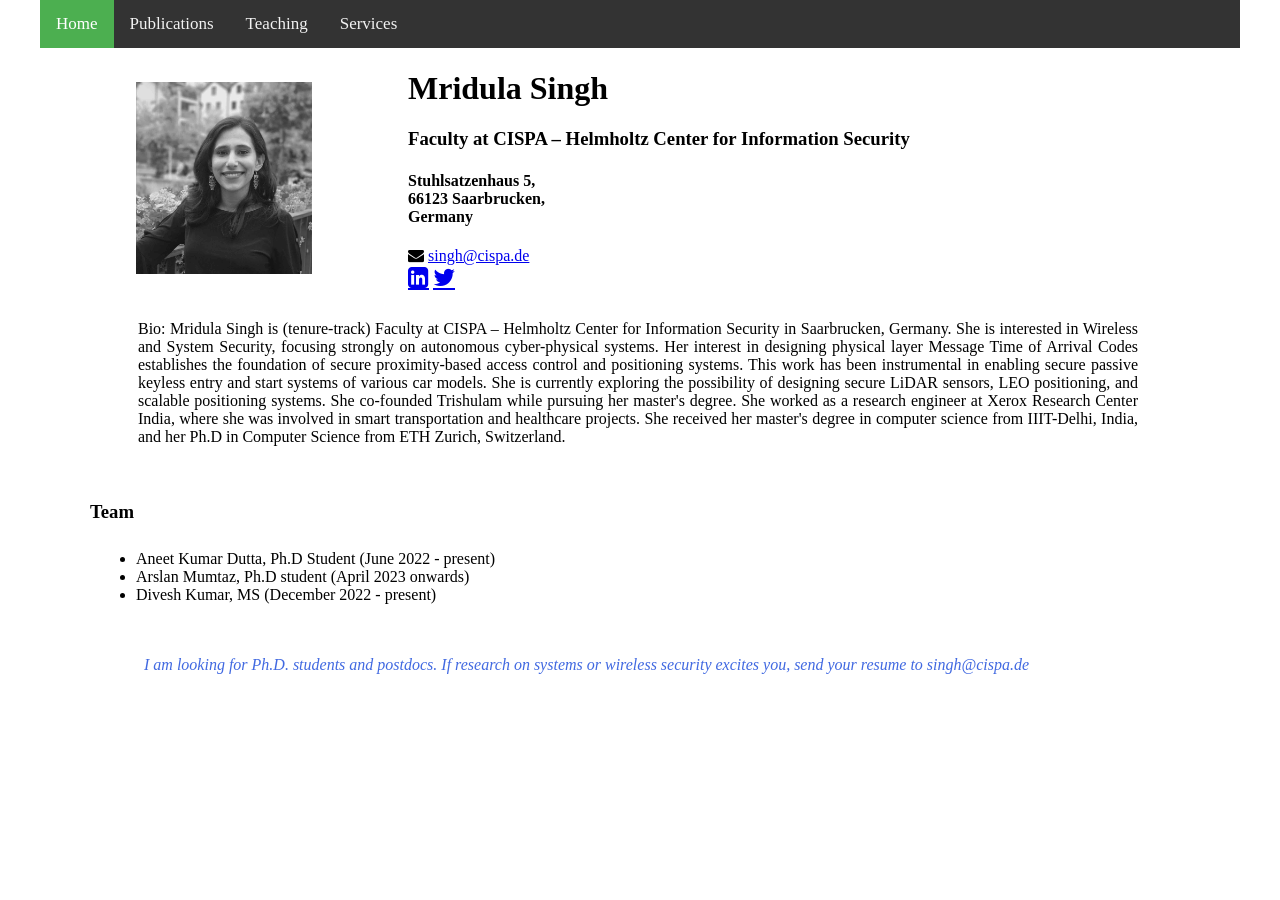
==== index.html @ 147a7130 "web" ====
<!DOCTYPE html>
<html>
<head><meta charset="euc-jp">
	<title>Mridula Singh</title>
	
	
	<meta name="viewport" content="width=device-width, initial-scale=1.0">
    <link rel="stylesheet" href="https://cdnjs.cloudflare.com/ajax/libs/font-awesome/4.7.0/css/font-awesome.min.css">
	<style type="text/css">
	.flex-container {
	    display: flex;
	}


    .center {
    margin: auto;
    max-width: 1200px;
    border: 0px solid green;
    }
	
	.tab-heading {
        padding: 0 50px;
        margin-top: 40px;
    }

    .tab-content-padding {
        padding: 10px 40px;
    }
	
	.vertical-align {
        align-items: center;
    }
    
    .horizontal-align {
        text-align: center;
    }
	
	.bio-statement {
        text-align: justify;
        padding: 0 3em;
        margin-bottom: 5px;
        max-width: 1000px;
    }
    
    .zero-top-margin {
        margin-top: 0;
    }
    
    .page-margin {
        margin: 30px 50px 0 50px;
    }
    
    .page-margin-horizontal {
        margin: 0 50px;
    }
    
    .page-padding {
        padding: 0.5em 3.5em;
    }
    
    .fab-padding {
        padding: 2em;
    }
    
    .full-width {
        width: 100%;
    }
    
    .publications-container-padding-top {
        padding-top: 10px;
    }
    
    .content-padding {
        padding: 10px;
    }
    
    
    .no-margin {
        margin: 0;
    }
    
    .padding-left-right {
        padding: 0 10px;
    }
    
    padding-left-right-colored{
        padding: 10px 10px;
        text-decoration:none;
        color: red;
    }
    
    .no-decoration {
        text-decoration:none;
        color: black;
    }
    
    .paper-button {
        --border-color: midnightblue;
        --background: midnightblue;
        background-color: midnightblue;
        height: 2em;
    }
    
    .video-button {
        --border-color: forestgreen;
        --background: forestgreen;
        background-color: forestgreen;
        height: 1.5em;
    }
    
    .bibtex-button {
        --border-color: darkred;
        --background: darkred;
        background-color: darkred;
        height: 1.5em;
    }

    .author {
        font-style: italic;
        color: royalblue;
    }
    
    .award {
        font-style: italic;
        color: DeepPink;
    }
    
    .padding-top-5 {
        padding-top: 5px;
    }
    
    .tab-author-padding {
        padding: 0 50px;
    }
    
    .teaching-container-padding-top {
        padding-top: 10px;
    }
    
    .teaching-container-padding-bottom {
        padding-top: 20px;
    }
    
    
    .padding-left-10 {
        padding-left: 10px;
    }
    
    .topnav {
        background-color: #333;
        overflow: hidden;
        position: fixed;
        width: 1200px;
    }

    .topnav a {
        float: left;
        color: #f2f2f2;
        text-align: center;
        padding: 14px 16px;
        text-decoration: none;
        font-size: 17px;
    }

    .topnav a:hover {
        background-color: #ddd;
        color: black;
    }

    .topnav a.active {
        background-color: #4CAF50;
        color: white;
    }
    
    .bio-container-padding-top {
        padding-top: 70px;
    }
    
    .image-size {
        height: 12em;
        width: 11em;
    }
    
        
    .image-size-projects {
        height: 15em;
        width: 22em;
    }
    
    
    
    .padding-bio-image {
        padding: 0 6em;
    }
	</style>
</head>
<body class="no-margin">
    
    <div class="center">
        

    <div class="topnav">
        <a class="active" href="home.html">Home</a>
        <a href="publications.html">Publications</a>
        <a href="teaching.html">Teaching</a>
        <a href="service.html">Services</a>
    </div>
    
    <div class="bio-container-padding-top" id="home">
        <div>
            <div class="flex-container vertical-align">
                <div class="horizontal-align padding-bio-image">
                    <img src='mridula1.jpg' class="image-size"/>
                </div>
                <div>
                    <h1 class="zero-top-margin">Mridula Singh</h1>
                    <h3 class="zero-top-margin">Faculty at CISPA &#8211 Helmholtz Center for Information Security</h3>
                    <h4>
                        Stuhlsatzenhaus 5, <br/>
                        66123 Saarbrucken, <br/>
                        Germany
                    </h4>
                    <div class="vertical-align">
                        <ion-icon name="mail-outline"></ion-icon>
                        <i class="fa fa-envelope"></i>
                        <span class="padding-left-small"> <a href="mailto:singh@cispa.de"> singh@cispa.de </a> </span>
                        <br/>
                        <a href="https://www.linkedin.com/in/mridula-singh-9a480925" class="fa fa-linkedin-square" style="font-size:24px"></a>
                        
                        
                        <a href="https://twitter.com/singh_mridula" class="fa fa-twitter" style="font-size:24px"></a>


                        

                    </div>
                </div>
            </div>
            <div class="page-margin">
                <p class="bio-statement">
                    
                    Bio: Mridula Singh is (tenure-track) Faculty at CISPA &#8211;  Helmholtz Center for Information Security in Saarbrucken, Germany. She is interested in Wireless and System Security, focusing strongly on autonomous cyber-physical systems. Her interest in designing physical layer Message Time of Arrival Codes establishes the foundation of secure proximity-based access control and positioning systems. This work has been instrumental in enabling secure passive keyless entry and start systems of various car models. She is currently exploring the possibility of designing secure LiDAR sensors, LEO positioning, and scalable positioning systems. She co-founded Trishulam while pursuing her master's degree. She worked as a research engineer at Xerox Research Center India, where she was involved in smart transportation and healthcare projects. She received her master's degree in computer science from IIIT-Delhi, India, and her Ph.D in Computer Science from ETH Zurich, Switzerland.
                    
                
                    
                </p>
            </div>
        </div>
    </div>
    
    
    
    <div class="publications-container-padding-top" id="publications">
        <h3 class="tab-heading">Team</h3>
        
        <div class="page-padding">

               
             <div class="flex-container">
                <ul class="no-margin">
                    <li> Aneet Kumar Dutta, Ph.D Student (June 2022 - present)</li>
                    <li> Arslan Mumtaz, Ph.D student (April 2023 onwards) </li>
                    <li> Divesh Kumar, MS (December 2022 - present)  </li>
                    
                </ul>
            
            </div>
        </div>
    </div>
        
    
    
    


<div class="teaching-container-padding-bottom">
    <div class="page-padding">
    
    <p class="author bio-statement">
                    I am looking for Ph.D. students and postdocs. If research on systems or wireless security excites you, send your resume to singh@cispa.de
                </p>
     </div>
</div>

</div>

</body>
</html>
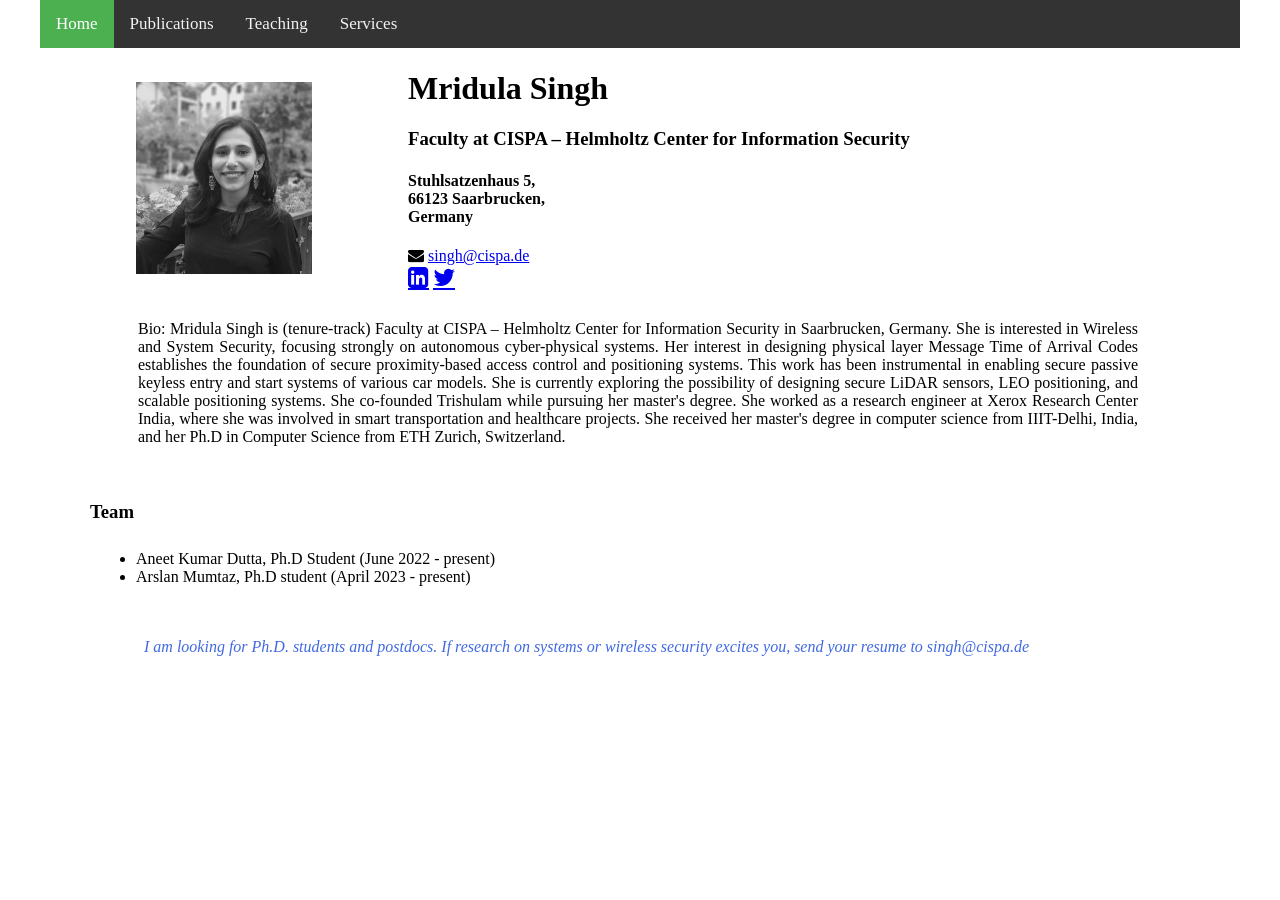
==== commit f25d1093: "Update index.html" ====
--- a/index.html
+++ b/index.html
@@ -200,7 +200,7 @@
         
 
     <div class="topnav">
-        <a class="active" href="home.html">Home</a>
+        <a class="active" href="index.html">Home</a>
         <a href="publications.html">Publications</a>
         <a href="teaching.html">Teaching</a>
         <a href="service.html">Services</a>
@@ -259,8 +259,8 @@
              <div class="flex-container">
                 <ul class="no-margin">
                     <li> Aneet Kumar Dutta, Ph.D Student (June 2022 - present)</li>
-                    <li> Arslan Mumtaz, Ph.D student (April 2023 onwards) </li>
-                    <li> Divesh Kumar, MS (December 2022 - present)  </li>
+                    <li> Arslan Mumtaz, Ph.D student (April 2023 - present) </li>
+                    
                     
                 </ul>
             
@@ -285,4 +285,4 @@
 </div>
 
 </body>
-</html>+</html>
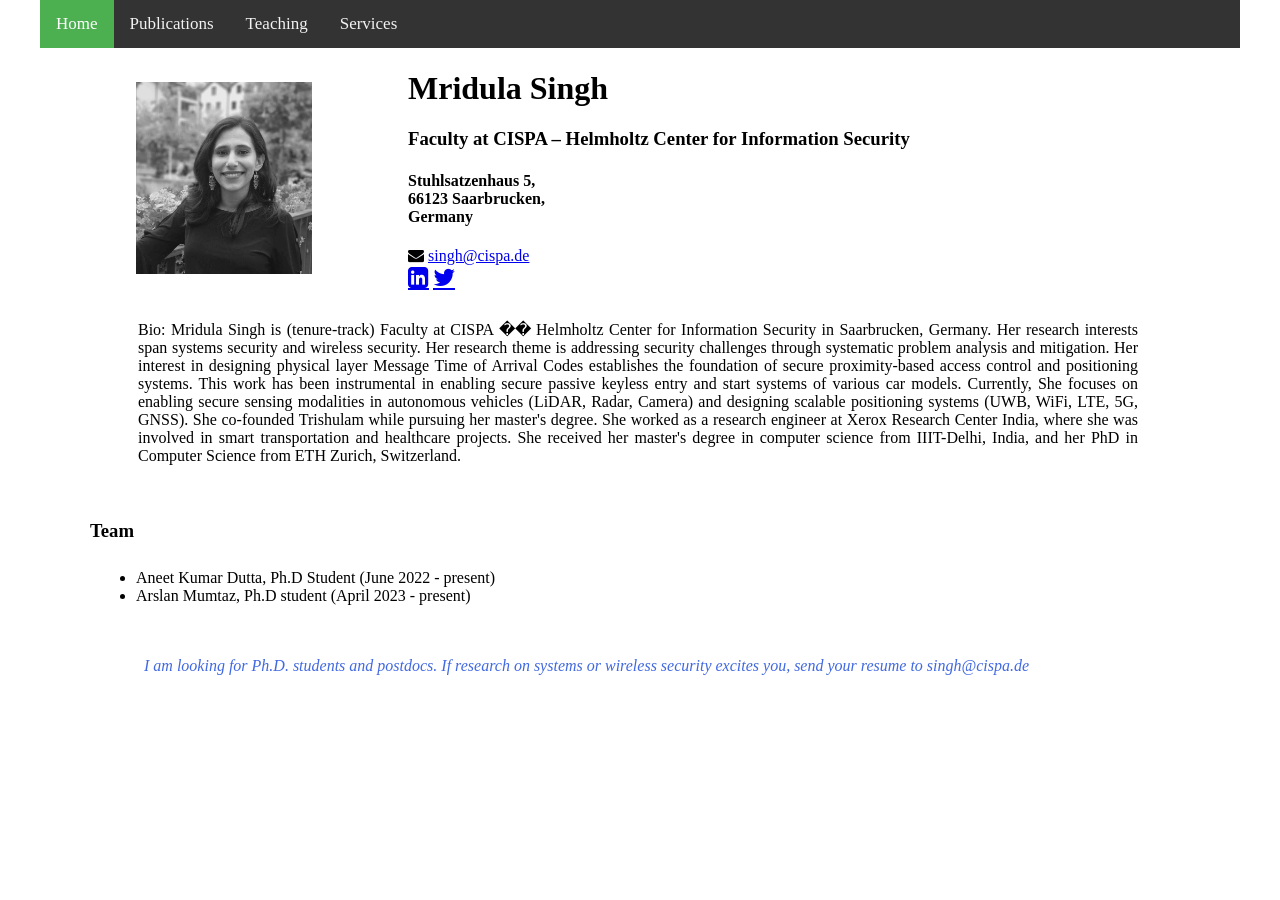
==== commit 87f28c68: "Update index.html" ====
--- a/index.html
+++ b/index.html
@@ -239,8 +239,7 @@
             <div class="page-margin">
                 <p class="bio-statement">
                     
-                    Bio: Mridula Singh is (tenure-track) Faculty at CISPA &#8211;  Helmholtz Center for Information Security in Saarbrucken, Germany. She is interested in Wireless and System Security, focusing strongly on autonomous cyber-physical systems. Her interest in designing physical layer Message Time of Arrival Codes establishes the foundation of secure proximity-based access control and positioning systems. This work has been instrumental in enabling secure passive keyless entry and start systems of various car models. She is currently exploring the possibility of designing secure LiDAR sensors, LEO positioning, and scalable positioning systems. She co-founded Trishulam while pursuing her master's degree. She worked as a research engineer at Xerox Research Center India, where she was involved in smart transportation and healthcare projects. She received her master's degree in computer science from IIIT-Delhi, India, and her Ph.D in Computer Science from ETH Zurich, Switzerland.
-                    
+                    Bio: Mridula Singh is (tenure-track) Faculty at CISPA – Helmholtz Center for Information Security in Saarbrucken, Germany. Her research interests span systems security and wireless security. Her research theme is addressing security challenges through systematic problem analysis and mitigation. Her interest in designing physical layer Message Time of Arrival Codes establishes the foundation of secure proximity-based access control and positioning systems. This work has been instrumental in enabling secure passive keyless entry and start systems of various car models. Currently, She focuses on enabling secure sensing modalities in autonomous vehicles (LiDAR, Radar, Camera) and designing scalable positioning systems (UWB, WiFi, LTE, 5G, GNSS). She co-founded Trishulam while pursuing her master's degree. She worked as a research engineer at Xerox Research Center India, where she was involved in smart transportation and healthcare projects. She received her master's degree in computer science from IIIT-Delhi, India, and her PhD in Computer Science from ETH Zurich, Switzerland.
                 
                     
                 </p>
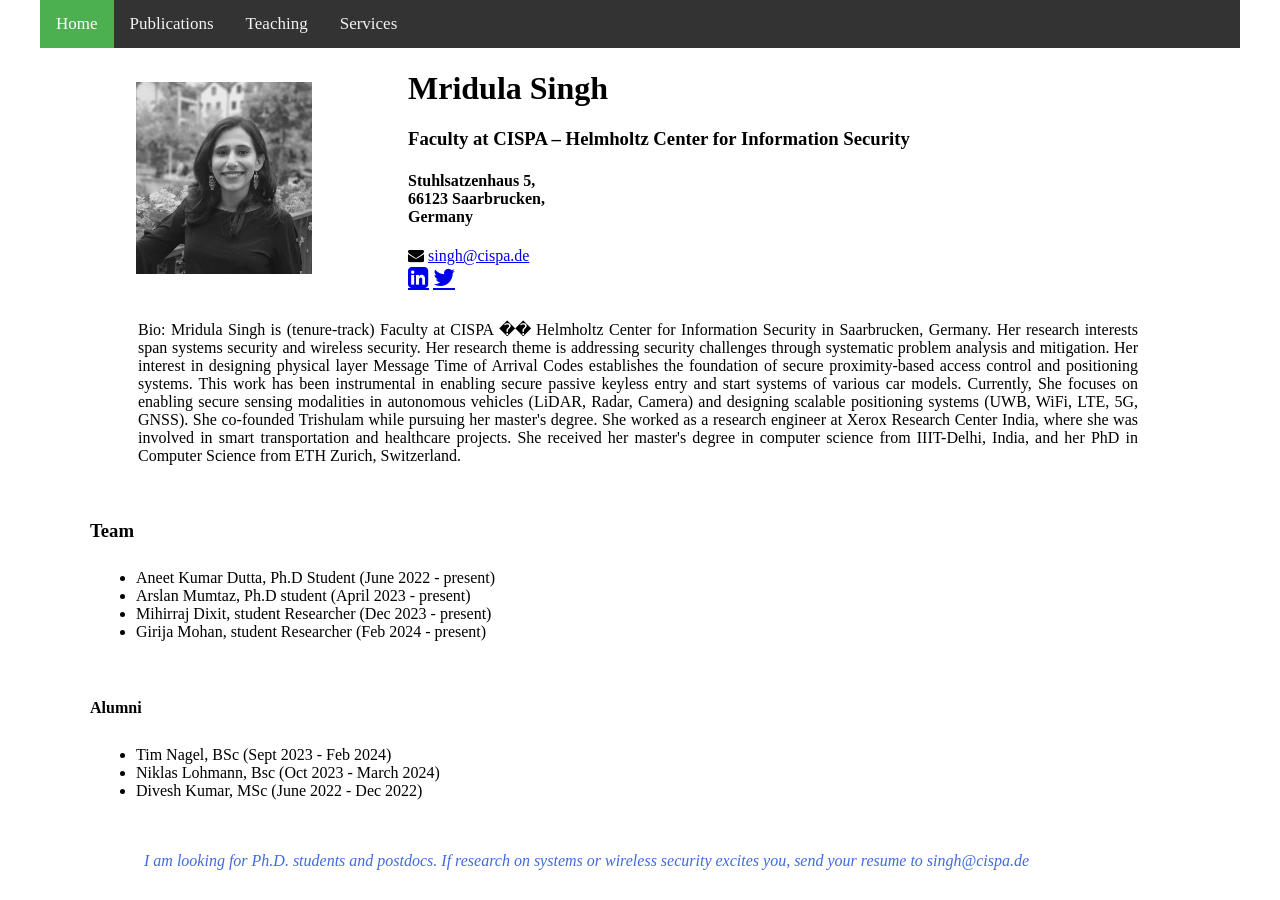
==== commit e632357c: "Update index.html" ====
--- a/index.html
+++ b/index.html
@@ -251,18 +251,28 @@
     
     <div class="publications-container-padding-top" id="publications">
         <h3 class="tab-heading">Team</h3>
-        
         <div class="page-padding">
-
-               
              <div class="flex-container">
                 <ul class="no-margin">
                     <li> Aneet Kumar Dutta, Ph.D Student (June 2022 - present)</li>
                     <li> Arslan Mumtaz, Ph.D student (April 2023 - present) </li>
-                    
-                    
+		    <li> Mihirraj Dixit, student Researcher (Dec 2023 - present) </li>
+		    <li> Girija Mohan, student Researcher (Feb 2024 - present) </li>
                 </ul>
-            
+            </div>
+        </div>
+    </div>
+
+
+      <div class="publications-container-padding-top" id="publications">
+        <h4 class="tab-heading">Alumni</h4>
+        <div class="page-padding">
+             <div class="flex-container">
+                <ul class="no-margin">
+		    <li> Tim Nagel, BSc (Sept 2023 -  Feb 2024) </li>
+		    <li> Niklas Lohmann, Bsc (Oct 2023 - March 2024) </li>
+                    <li> Divesh Kumar, MSc (June 2022 - Dec 2022)</li>
+                </ul>
             </div>
         </div>
     </div>
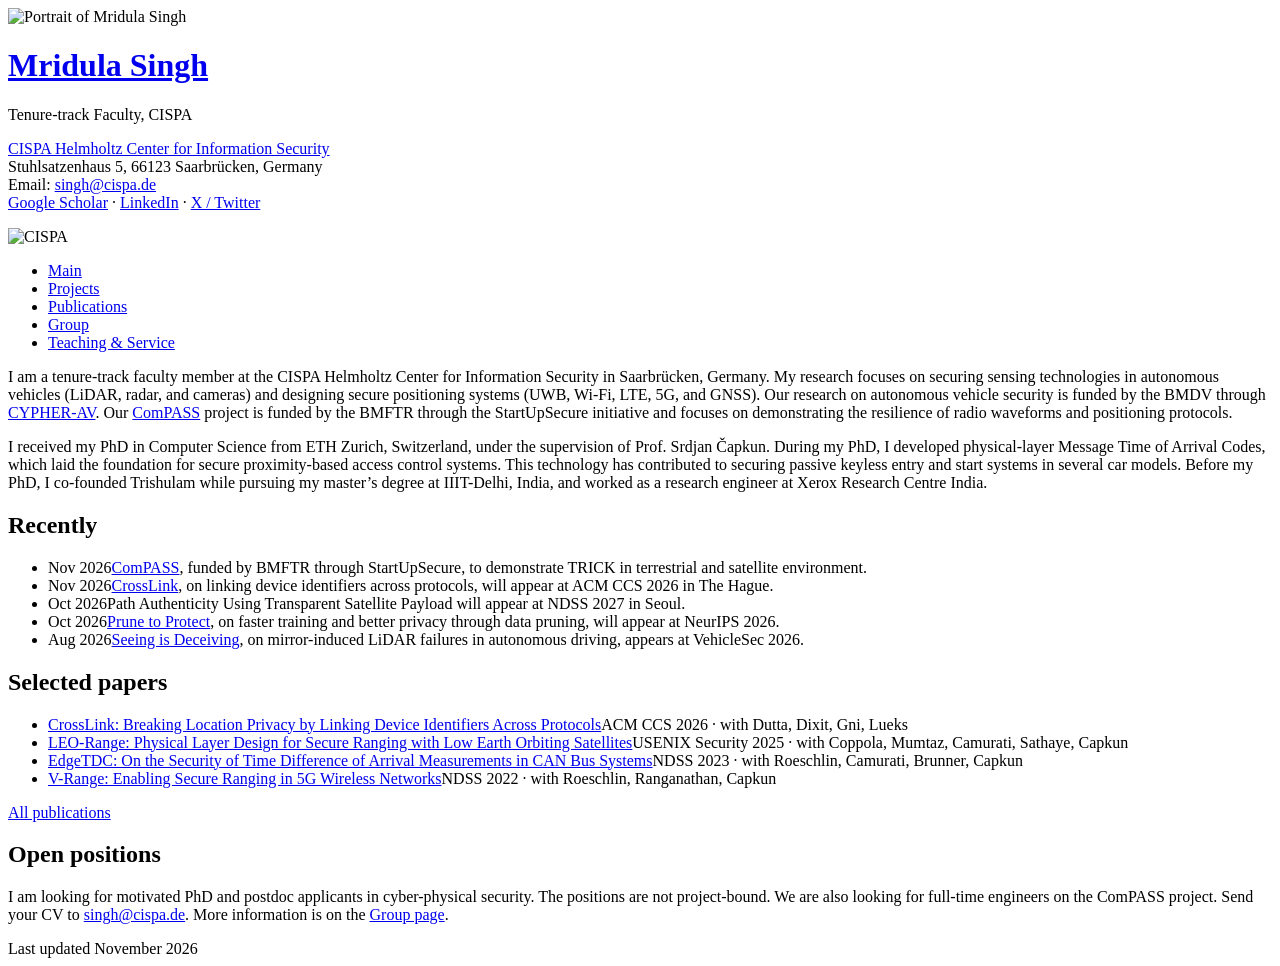
==== commit 972fbb5c: "new" ====
--- a/index.html
+++ b/index.html
@@ -1,297 +1,61 @@
-<!DOCTYPE html>
-<html>
-<head><meta charset="euc-jp">
-	<title>Mridula Singh</title>
-	
-	
-	<meta name="viewport" content="width=device-width, initial-scale=1.0">
-    <link rel="stylesheet" href="https://cdnjs.cloudflare.com/ajax/libs/font-awesome/4.7.0/css/font-awesome.min.css">
-	<style type="text/css">
-	.flex-container {
-	    display: flex;
-	}
-
-
-    .center {
-    margin: auto;
-    max-width: 1200px;
-    border: 0px solid green;
-    }
-	
-	.tab-heading {
-        padding: 0 50px;
-        margin-top: 40px;
-    }
-
-    .tab-content-padding {
-        padding: 10px 40px;
-    }
-	
-	.vertical-align {
-        align-items: center;
-    }
-    
-    .horizontal-align {
-        text-align: center;
-    }
-	
-	.bio-statement {
-        text-align: justify;
-        padding: 0 3em;
-        margin-bottom: 5px;
-        max-width: 1000px;
-    }
-    
-    .zero-top-margin {
-        margin-top: 0;
-    }
-    
-    .page-margin {
-        margin: 30px 50px 0 50px;
-    }
-    
-    .page-margin-horizontal {
-        margin: 0 50px;
-    }
-    
-    .page-padding {
-        padding: 0.5em 3.5em;
-    }
-    
-    .fab-padding {
-        padding: 2em;
-    }
-    
-    .full-width {
-        width: 100%;
-    }
-    
-    .publications-container-padding-top {
-        padding-top: 10px;
-    }
-    
-    .content-padding {
-        padding: 10px;
-    }
-    
-    
-    .no-margin {
-        margin: 0;
-    }
-    
-    .padding-left-right {
-        padding: 0 10px;
-    }
-    
-    padding-left-right-colored{
-        padding: 10px 10px;
-        text-decoration:none;
-        color: red;
-    }
-    
-    .no-decoration {
-        text-decoration:none;
-        color: black;
-    }
-    
-    .paper-button {
-        --border-color: midnightblue;
-        --background: midnightblue;
-        background-color: midnightblue;
-        height: 2em;
-    }
-    
-    .video-button {
-        --border-color: forestgreen;
-        --background: forestgreen;
-        background-color: forestgreen;
-        height: 1.5em;
-    }
-    
-    .bibtex-button {
-        --border-color: darkred;
-        --background: darkred;
-        background-color: darkred;
-        height: 1.5em;
-    }
-
-    .author {
-        font-style: italic;
-        color: royalblue;
-    }
-    
-    .award {
-        font-style: italic;
-        color: DeepPink;
-    }
-    
-    .padding-top-5 {
-        padding-top: 5px;
-    }
-    
-    .tab-author-padding {
-        padding: 0 50px;
-    }
-    
-    .teaching-container-padding-top {
-        padding-top: 10px;
-    }
-    
-    .teaching-container-padding-bottom {
-        padding-top: 20px;
-    }
-    
-    
-    .padding-left-10 {
-        padding-left: 10px;
-    }
-    
-    .topnav {
-        background-color: #333;
-        overflow: hidden;
-        position: fixed;
-        width: 1200px;
-    }
-
-    .topnav a {
-        float: left;
-        color: #f2f2f2;
-        text-align: center;
-        padding: 14px 16px;
-        text-decoration: none;
-        font-size: 17px;
-    }
-
-    .topnav a:hover {
-        background-color: #ddd;
-        color: black;
-    }
-
-    .topnav a.active {
-        background-color: #4CAF50;
-        color: white;
-    }
-    
-    .bio-container-padding-top {
-        padding-top: 70px;
-    }
-    
-    .image-size {
-        height: 12em;
-        width: 11em;
-    }
-    
-        
-    .image-size-projects {
-        height: 15em;
-        width: 22em;
-    }
-    
-    
-    
-    .padding-bio-image {
-        padding: 0 6em;
-    }
-	</style>
-</head>
-<body class="no-margin">
-    
-    <div class="center">
-        
-
-    <div class="topnav">
-        <a class="active" href="index.html">Home</a>
-        <a href="publications.html">Publications</a>
-        <a href="teaching.html">Teaching</a>
-        <a href="service.html">Services</a>
+<!doctype html>
+<html lang="en">
+  <head>
+    <meta charset="utf-8">
+    <meta name="viewport" content="width=device-width, initial-scale=1">
+    <title>Mridula Singh</title>
+    <meta name="description" content="Mridula Singh, tenure-track faculty at CISPA Helmholtz Center for Information Security. Wireless and systems security.">
+    <link rel="stylesheet" href="style.css">
+  </head>
+  <body>
+    <div class="wrap">
+      <header class="site-header">
+        <img class="headshot" src="mridula.jpg" width="600" height="600" alt="Portrait of Mridula Singh">
+        <div class="info">
+          <h1><a href="index.html">Mridula Singh</a></h1>
+          <p class="tagline">Tenure-track Faculty, CISPA</p>
+          <p class="hmeta"><a href="https://cispa.de/en/people/c01mrsi" target="_blank" rel="noopener">CISPA Helmholtz Center for Information Security</a><br>Stuhlsatzenhaus 5, 66123 Saarbrücken, Germany<br>Email: <a href="mailto:singh@cispa.de">singh@cispa.de</a><br><a href="https://scholar.google.com/citations?user=0nTK5BsAAAAJ" target="_blank" rel="noopener">Google Scholar</a> · <a href="https://www.linkedin.com/in/mridula-singh-9a480925" target="_blank" rel="noopener">LinkedIn</a> · <a href="https://twitter.com/singh_mridula" target="_blank" rel="noopener">X / Twitter</a></p>
+        </div>
+        <div class="logos">
+          <img src="cispa-logo.svg" width="4100" height="1000" alt="CISPA">
+        </div>
+      </header>
+      <nav id="mainmenu" aria-label="Main">
+        <ul>
+          <li><a href="index.html" class="selected">Main</a></li>
+          <li><a href="projects.html">Projects</a></li>
+          <li><a href="publications.html">Publications</a></li>
+          <li><a href="group.html">Group</a></li>
+          <li><a href="teaching-service.html">Teaching &amp; Service</a></li>
+        </ul>
+      </nav>
+      <main>
+        <section class="bio">
+          <p>I am a tenure-track faculty member at the CISPA Helmholtz Center for Information Security in Saarbrücken, Germany. My research focuses on securing sensing technologies in autonomous vehicles (LiDAR, radar, and cameras) and designing secure positioning systems (UWB, Wi-Fi, LTE, 5G, and GNSS). Our research on autonomous vehicle security is funded by the BMDV through <a href="https://cispa.de/en/cypher-av" target="_blank" rel="noopener">CYPHER-AV</a>. Our <a href="https://www.forschung-it-sicherheit-kommunikationssysteme.de/projekte/compass" target="_blank" rel="noopener">ComPASS</a> project is funded by the BMFTR through the StartUpSecure initiative and focuses on demonstrating the resilience of radio waveforms and positioning protocols.</p>
+          <p>I received my PhD in Computer Science from ETH Zurich, Switzerland, under the supervision of Prof. Srdjan Čapkun. During my PhD, I developed physical-layer Message Time of Arrival Codes, which laid the foundation for secure proximity-based access control systems. This technology has contributed to securing passive keyless entry and start systems in several car models. Before my PhD, I co-founded Trishulam while pursuing my master’s degree at IIIT-Delhi, India, and worked as a research engineer at Xerox Research Centre India.</p>
+        </section>
+        <h2>Recently</h2>
+        <ul class="news">
+          <li><span class="date">Nov 2026</span><span><a href="https://www.forschung-it-sicherheit-kommunikationssysteme.de/projekte/compass" target="_blank" rel="noopener">ComPASS</a>, funded by BMFTR through StartUpSecure, to demonstrate TRICK in terrestrial and satellite environment.</span></li>
+          <li><span class="date">Nov 2026</span><span><a href="https://arxiv.org/abs/2609.09963" target="_blank" rel="noopener">CrossLink</a>, on linking device identifiers across protocols, will appear at ACM CCS 2026 in The Hague.</span></li>
+          <li><span class="date">Oct 2026</span><span>Path Authenticity Using Transparent Satellite Payload will appear at NDSS 2027 in Seoul.</span></li>
+          <li><span class="date">Oct 2026</span><span><a href="https://neurips.cc/virtual/2026/poster/151415" target="_blank" rel="noopener">Prune to Protect</a>, on faster training and better privacy through data pruning, will appear at NeurIPS 2026.</span></li>
+          <li><span class="date">Aug 2026</span><span><a href="https://www.usenix.org/system/files/vehiclesec26-yahia.pdf" target="_blank" rel="noopener">Seeing is Deceiving</a>, on mirror-induced LiDAR failures in autonomous driving, appears at VehicleSec 2026.</span></li>
+        </ul>
+        <h2>Selected papers</h2>
+        <ul class="selected">
+          <li><a href="https://arxiv.org/abs/2609.09963" target="_blank" rel="noopener">CrossLink: Breaking Location Privacy by Linking Device Identifiers Across Protocols</a><span class="meta">ACM CCS 2026 · with Dutta, Dixit, Gni, Lueks</span></li>
+          <li><a href="https://www.usenix.org/system/files/usenixsecurity25-coppola.pdf" target="_blank" rel="noopener">LEO-Range: Physical Layer Design for Secure Ranging with Low Earth Orbiting Satellites</a><span class="meta">USENIX Security 2025 · with Coppola, Mumtaz, Camurati, Sathaye, Capkun</span></li>
+          <li><a href="https://www.ndss-symposium.org/wp-content/uploads/2023/02/ndss2023_f271_paper.pdf" target="_blank" rel="noopener">EdgeTDC: On the Security of Time Difference of Arrival Measurements in CAN Bus Systems</a><span class="meta">NDSS 2023 · with Roeschlin, Camurati, Brunner, Capkun</span></li>
+          <li><a href="https://www.ndss-symposium.org/wp-content/uploads/2022-151-paper.pdf" target="_blank" rel="noopener">V-Range: Enabling Secure Ranging in 5G Wireless Networks</a><span class="meta">NDSS 2022 · with Roeschlin, Ranganathan, Capkun</span></li>
+        </ul>
+        <p class="more"><a href="publications.html">All publications</a></p>
+        <h2>Open positions</h2>
+        <p class="join">I am looking for motivated PhD and postdoc applicants in cyber-physical security. The positions are not project-bound. We are also looking for full-time engineers on the ComPASS project. Send your CV to <a href="mailto:singh@cispa.de">singh@cispa.de</a>. More information is on the <a href="group.html#positions">Group page</a>.</p>
+      </main>
+      <footer class="foot">
+        Last updated November 2026
+      </footer>
     </div>
-    
-    <div class="bio-container-padding-top" id="home">
-        <div>
-            <div class="flex-container vertical-align">
-                <div class="horizontal-align padding-bio-image">
-                    <img src='mridula1.jpg' class="image-size"/>
-                </div>
-                <div>
-                    <h1 class="zero-top-margin">Mridula Singh</h1>
-                    <h3 class="zero-top-margin">Faculty at CISPA &#8211 Helmholtz Center for Information Security</h3>
-                    <h4>
-                        Stuhlsatzenhaus 5, <br/>
-                        66123 Saarbrucken, <br/>
-                        Germany
-                    </h4>
-                    <div class="vertical-align">
-                        <ion-icon name="mail-outline"></ion-icon>
-                        <i class="fa fa-envelope"></i>
-                        <span class="padding-left-small"> <a href="mailto:singh@cispa.de"> singh@cispa.de </a> </span>
-                        <br/>
-                        <a href="https://www.linkedin.com/in/mridula-singh-9a480925" class="fa fa-linkedin-square" style="font-size:24px"></a>
-                        
-                        
-                        <a href="https://twitter.com/singh_mridula" class="fa fa-twitter" style="font-size:24px"></a>
-
-
-                        
-
-                    </div>
-                </div>
-            </div>
-            <div class="page-margin">
-                <p class="bio-statement">
-                    
-                    Bio: Mridula Singh is (tenure-track) Faculty at CISPA – Helmholtz Center for Information Security in Saarbrucken, Germany. Her research interests span systems security and wireless security. Her research theme is addressing security challenges through systematic problem analysis and mitigation. Her interest in designing physical layer Message Time of Arrival Codes establishes the foundation of secure proximity-based access control and positioning systems. This work has been instrumental in enabling secure passive keyless entry and start systems of various car models. Currently, She focuses on enabling secure sensing modalities in autonomous vehicles (LiDAR, Radar, Camera) and designing scalable positioning systems (UWB, WiFi, LTE, 5G, GNSS). She co-founded Trishulam while pursuing her master's degree. She worked as a research engineer at Xerox Research Center India, where she was involved in smart transportation and healthcare projects. She received her master's degree in computer science from IIIT-Delhi, India, and her PhD in Computer Science from ETH Zurich, Switzerland.
-                
-                    
-                </p>
-            </div>
-        </div>
-    </div>
-    
-    
-    
-    <div class="publications-container-padding-top" id="publications">
-        <h3 class="tab-heading">Team</h3>
-        <div class="page-padding">
-             <div class="flex-container">
-                <ul class="no-margin">
-                    <li> Aneet Kumar Dutta, Ph.D Student (June 2022 - present)</li>
-                    <li> Arslan Mumtaz, Ph.D student (April 2023 - present) </li>
-		    <li> Mihirraj Dixit, student Researcher (Dec 2023 - present) </li>
-		    <li> Girija Mohan, student Researcher (Feb 2024 - present) </li>
-                </ul>
-            </div>
-        </div>
-    </div>
-
-
-      <div class="publications-container-padding-top" id="publications">
-        <h4 class="tab-heading">Alumni</h4>
-        <div class="page-padding">
-             <div class="flex-container">
-                <ul class="no-margin">
-		    <li> Tim Nagel, BSc (Sept 2023 -  Feb 2024) </li>
-		    <li> Niklas Lohmann, Bsc (Oct 2023 - March 2024) </li>
-                    <li> Divesh Kumar, MSc (June 2022 - Dec 2022)</li>
-                </ul>
-            </div>
-        </div>
-    </div>
-        
-    
-    
-    
-
-
-<div class="teaching-container-padding-bottom">
-    <div class="page-padding">
-    
-    <p class="author bio-statement">
-                    I am looking for Ph.D. students and postdocs. If research on systems or wireless security excites you, send your resume to singh@cispa.de
-                </p>
-     </div>
-</div>
-
-</div>
-
-</body>
+  </body>
 </html>
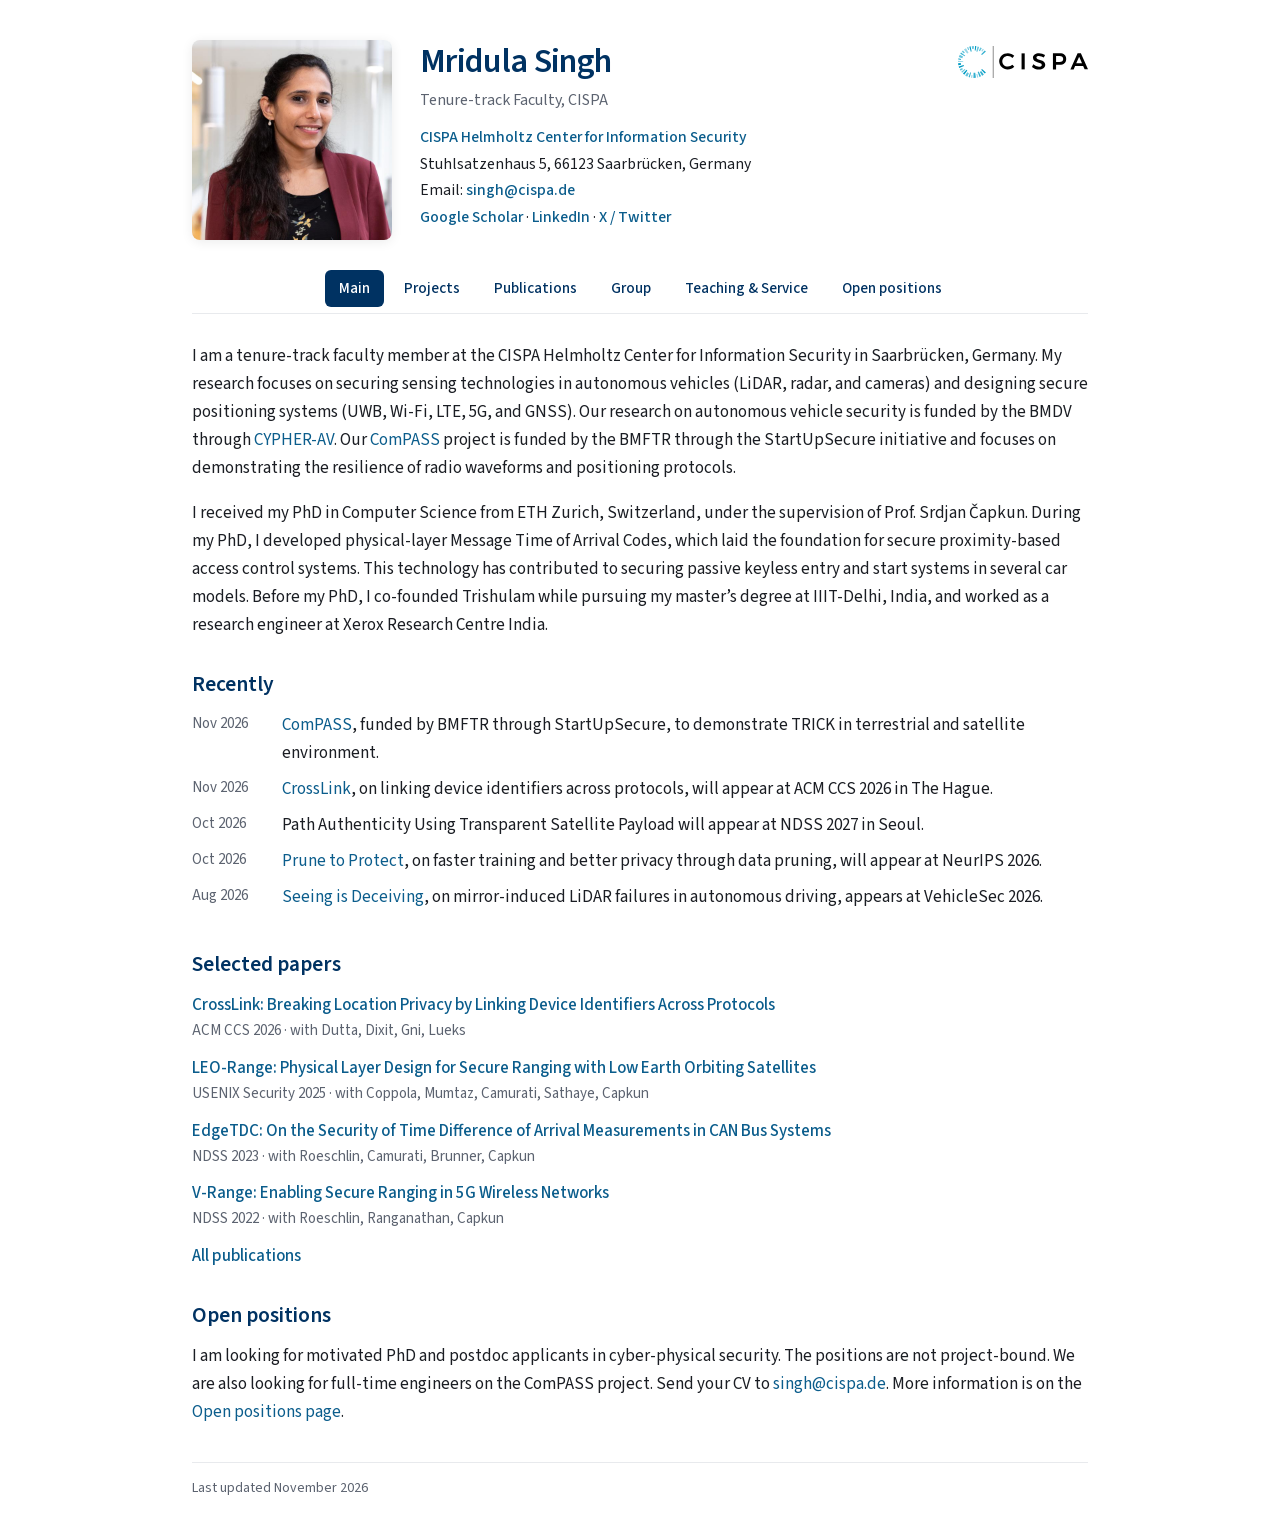
==== commit 319ab3bc: "new_16" ====
--- a/index.html
+++ b/index.html
@@ -27,6 +27,7 @@
           <li><a href="publications.html">Publications</a></li>
           <li><a href="group.html">Group</a></li>
           <li><a href="teaching-service.html">Teaching &amp; Service</a></li>
+          <li><a href="positions.html">Open positions</a></li>
         </ul>
       </nav>
       <main>
@@ -51,7 +52,7 @@
         </ul>
         <p class="more"><a href="publications.html">All publications</a></p>
         <h2>Open positions</h2>
-        <p class="join">I am looking for motivated PhD and postdoc applicants in cyber-physical security. The positions are not project-bound. We are also looking for full-time engineers on the ComPASS project. Send your CV to <a href="mailto:singh@cispa.de">singh@cispa.de</a>. More information is on the <a href="group.html#positions">Group page</a>.</p>
+        <p class="join">I am looking for motivated PhD and postdoc applicants in cyber-physical security. The positions are not project-bound. We are also looking for full-time engineers on the ComPASS project. Send your CV to <a href="mailto:singh@cispa.de">singh@cispa.de</a>. More information is on the <a href="positions.html">Open positions page</a>.</p>
       </main>
       <footer class="foot">
         Last updated November 2026
--- a/style.css
+++ b/style.css
@@ -0,0 +1,483 @@
+@font-face {
+  font-family: 'Source Sans 3';
+  font-style: normal;
+  font-weight: 400 600;
+  font-display: swap;
+  src: url(fonts/source-sans-3-normal-latin-ext.woff2) format('woff2');
+  unicode-range: U+0100-02BA, U+02BD-02C5, U+02C7-02CC, U+02CE-02D7, U+02DD-02FF, U+0304, U+0308, U+0329, U+1D00-1DBF, U+1E00-1E9F, U+1EF2-1EFF, U+2020, U+20A0-20AB, U+20AD-20C4, U+2113, U+2C60-2C7F, U+A720-A7FF;
+}
+
+@font-face {
+  font-family: 'Source Sans 3';
+  font-style: normal;
+  font-weight: 400 600;
+  font-display: swap;
+  src: url(fonts/source-sans-3-normal-latin.woff2) format('woff2');
+  unicode-range: U+0000-00FF, U+0131, U+0152-0153, U+02BB-02BC, U+02C6, U+02DA, U+02DC, U+0304, U+0308, U+0329, U+2000-206F, U+20AC, U+2122, U+2191, U+2193, U+2212, U+2215, U+FEFF, U+FFFD;
+}
+
+:root {
+  --bg: #ffffff;
+  --surface: #fff;
+  --ink: #1a1d23;
+  --muted: #5c6370;
+  --link: #0b5d8c;
+  --link-hover: #084a70;
+  --accent: #003262;
+  --line: #e8eaed;
+  --sans: "Source Sans 3",system-ui,-apple-system,"Segoe UI",Roboto,"Helvetica Neue",Arial,sans-serif;
+}
+
+* {
+  box-sizing: border-box;
+}
+
+html {
+  scroll-behavior: smooth;
+  -webkit-text-size-adjust: 100%;
+}
+
+body {
+  margin: 0;
+  background: var(--bg);
+  color: var(--ink);
+  font: 400 17px/1.65 var(--sans);
+  overflow-wrap: break-word;
+}
+
+a {
+  color: var(--link);
+  text-decoration: none;
+  text-underline-offset: .15em;
+}
+
+a:hover {
+  color: var(--link-hover);
+  text-decoration: underline;
+}
+
+:focus-visible {
+  outline: 2px solid var(--accent);
+  outline-offset: 2px;
+}
+
+h1,h2,p {
+  margin: 0;
+}
+
+ul {
+  list-style: none;
+  margin: 0;
+  padding: 0;
+}
+
+img {
+  max-width: 100%;
+  height: auto;
+}
+
+.wrap {
+  max-width: 60rem;
+  margin: 0 auto;
+  padding: 32px 32px 28px;
+}
+
+.site-header {
+  display: grid;
+  grid-template-columns: auto minmax(0,1fr) auto;
+  gap: 28px;
+  align-items: start;
+  padding: 8px 0 4px;
+  margin-bottom: 20px;
+}
+
+.headshot {
+  display: block;
+  width: 200px;
+  border-radius: 8px;
+  box-shadow: 0 2px 12px rgba(0,0,0,.08);
+}
+
+.info h1 {
+  font-size: 34px;
+  font-weight: 600;
+  letter-spacing: -.02em;
+  line-height: 1.2;
+  color: var(--accent);
+  margin: 2px 0 6px;
+}
+
+.info h1 a {
+  color: inherit;
+  text-decoration: none;
+}
+
+.tagline {
+  font-size: 16px;
+  line-height: 1.45;
+  color: var(--muted);
+  margin-bottom: 12px;
+}
+
+.hmeta {
+  font-size: 15.7px;
+  line-height: 1.7;
+}
+
+.hmeta a {
+  font-weight: 500;
+}
+
+.logos img {
+  display: block;
+  width: 130px;
+  margin-top: 6px;
+}
+
+#mainmenu ul {
+  display: flex;
+  flex-wrap: wrap;
+  justify-content: center;
+  gap: 4px 6px;
+  padding: 6px 0;
+  border-bottom: 1px solid var(--line);
+}
+
+#mainmenu a {
+  display: inline-block;
+  font-size: 15.2px;
+  font-weight: 500;
+  line-height: 1.4;
+  padding: 8px 14px;
+  border-radius: 6px;
+  color: var(--accent);
+  white-space: nowrap;
+}
+
+#mainmenu a:hover {
+  color: var(--accent);
+  background: rgba(0,50,98,.08);
+  text-decoration: none;
+}
+
+#mainmenu a.selected,#mainmenu a.selected:hover {
+  background: var(--accent);
+  color: #fff;
+}
+
+main {
+  padding: 28px 0 36px;
+}
+
+main h2 {
+  color: var(--accent);
+  font-size: 21.5px;
+  font-weight: 600;
+  line-height: 1.3;
+  margin: 32px 0 12px;
+}
+
+main>h2:first-child,main>.project:first-child {
+  margin-top: 0;
+}
+
+.bio p {
+  margin-bottom: 16px;
+}
+
+.news li {
+  display: grid;
+  grid-template-columns: 78px minmax(0,1fr);
+  gap: 12px;
+  padding: 0 0 8px;
+}
+
+.date {
+  font-size: 15px;
+  color: var(--muted);
+  white-space: nowrap;
+  line-height: 1.75;
+}
+
+.selected li {
+  padding: 0 0 10px;
+}
+
+.selected a {
+  font-weight: 500;
+}
+
+.meta {
+  display: block;
+  font-size: 15px;
+  color: var(--muted);
+}
+
+.award {
+  color: var(--accent);
+  font-weight: 600;
+}
+
+.more {
+  font-weight: 500;
+}
+
+.project {
+  display: grid;
+  grid-template-columns: 260px minmax(0,1fr);
+  gap: 28px;
+  align-items: start;
+  padding: 28px 0;
+  border-top: 1px solid var(--line);
+}
+
+.project:first-of-type {
+  border-top: 0;
+  padding-top: 4px;
+}
+
+.project.flip {
+  grid-template-columns: minmax(0,1fr) 260px;
+}
+
+.project.flip .p-media {
+  order: 2;
+}
+
+.p-media {
+  background: var(--surface);
+  border: 1px solid var(--line);
+  border-radius: 10px;
+  padding: 8px;
+  overflow: hidden;
+  box-shadow: 0 1px 2px rgba(0,0,0,.04);
+}
+
+.p-img {
+  display: block;
+  aspect-ratio: 260/167;
+}
+
+.p-img img {
+  display: block;
+  width: 100%;
+  height: 100%;
+  object-fit: contain;
+}
+
+.p-video {
+  position: relative;
+}
+
+.p-video::after {
+  content: "";
+  position: absolute;
+  left: 50%;
+  top: 50%;
+  width: 46px;
+  height: 46px;
+  margin: -23px 0 0 -23px;
+  border-radius: 50%;
+  background: rgba(0,50,98,.82) url("data:image/svg+xml,%3Csvg xmlns='http://www.w3.org/2000/svg' viewBox='0 0 24 24'%3E%3Cpath fill='white' d='M8 5v14l11-7z'/%3E%3C/svg%3E") center/28px no-repeat;
+}
+
+.p-video:hover::after {
+  background-color: var(--link);
+}
+
+.p-cap {
+  font-size: 13px;
+  line-height: 1.35;
+  color: var(--muted);
+  margin: 6px 0 0;
+  text-align: center;
+}
+
+.vid-dlg {
+  width: min(960px,94vw);
+  padding: 0;
+  border: 0;
+  background: transparent;
+  overflow: visible;
+  margin: auto;
+}
+
+.vid-dlg::backdrop {
+  background: rgba(10,14,20,.84);
+}
+
+.vid-dlg iframe {
+  display: block;
+  width: 100%;
+  aspect-ratio: 16/9;
+  border: 0;
+  background: #000;
+  border-radius: 6px;
+}
+
+.vid-dlg form {
+  text-align: right;
+  margin: 0 0 8px;
+}
+
+.vid-x {
+  font: 500 14px/1 var(--sans);
+  color: #fff;
+  background: none;
+  border: 1px solid rgba(255,255,255,.55);
+  border-radius: 4px;
+  padding: 7px 12px;
+  cursor: pointer;
+}
+
+.vid-x:hover {
+  background: rgba(255,255,255,.14);
+}
+
+.project h2 {
+  font-size: 19.5px;
+  line-height: 1.3;
+  margin: 0 0 8px;
+}
+
+.project h2 a,.p-title {
+  color: var(--accent);
+}
+
+.related {
+  margin-top: 12px;
+  padding-top: 10px;
+  border-top: 1px solid var(--line);
+}
+
+.related li {
+  font-size: 15.5px;
+  line-height: 1.5;
+  padding: 0 0 6px;
+}
+
+.plinks {
+  font-weight: 500;
+  white-space: nowrap;
+}
+
+.plinks a {
+  margin-right: 10px;
+}
+
+h2.year {
+  margin-top: 28px;
+}
+
+main>h2.year:first-child {
+  margin-top: 0;
+}
+
+.pubs li {
+  padding: 0 0 14px;
+}
+
+.pub-title {
+  display: block;
+  font-weight: 600;
+  line-height: 1.4;
+}
+
+.authors {
+  display: block;
+  font-size: 15.5px;
+  color: var(--muted);
+}
+
+.pub-foot {
+  display: flex;
+  flex-wrap: wrap;
+  gap: 0 12px;
+  font-size: 15.5px;
+  color: var(--muted);
+}
+
+.vshort {
+  color: var(--ink);
+  font-weight: 600;
+}
+
+.plain li {
+  padding: 0 0 6px;
+}
+
+p.roles {
+  margin-bottom: 10px;
+}
+
+.apply {
+  margin-top: 16px;
+}
+
+.rname {
+  font-weight: 600;
+}
+
+.people {
+  display: grid;
+  grid-template-columns: repeat(auto-fill,minmax(170px,1fr));
+  gap: 0 24px;
+}
+
+.people li {
+  border-top: 1px solid var(--line);
+  padding: 10px 0 18px;
+}
+
+.pname {
+  display: block;
+  font-weight: 600;
+  line-height: 1.3;
+}
+
+.pline {
+  display: block;
+  font-size: 15px;
+  color: var(--muted);
+  margin-top: 2px;
+}
+
+.foot {
+  border-top: 1px solid var(--line);
+  padding-top: 14px;
+  font-size: 14px;
+  color: var(--muted);
+}
+
+@media(max-width:720px) {
+  .wrap {
+    padding: 16px 16px 24px;
+  }
+  .site-header {
+    grid-template-columns: minmax(0,1fr);
+    text-align: center;
+    gap: 16px;
+    padding: 8px 0 0;
+  }
+  .headshot {
+    justify-self: center;
+    width: 180px;
+  }
+  .logos img {
+    margin: 0 auto;
+    width: 120px;
+  }
+  .project,.project.flip {
+    grid-template-columns: minmax(0,1fr);
+    gap: 16px;
+  }
+  .project.flip .p-media {
+    order: 0;
+  }
+  .p-media {
+    max-width: 280px;
+  }
+  #mainmenu a {
+    padding: 7px 11px;
+  }
+}
